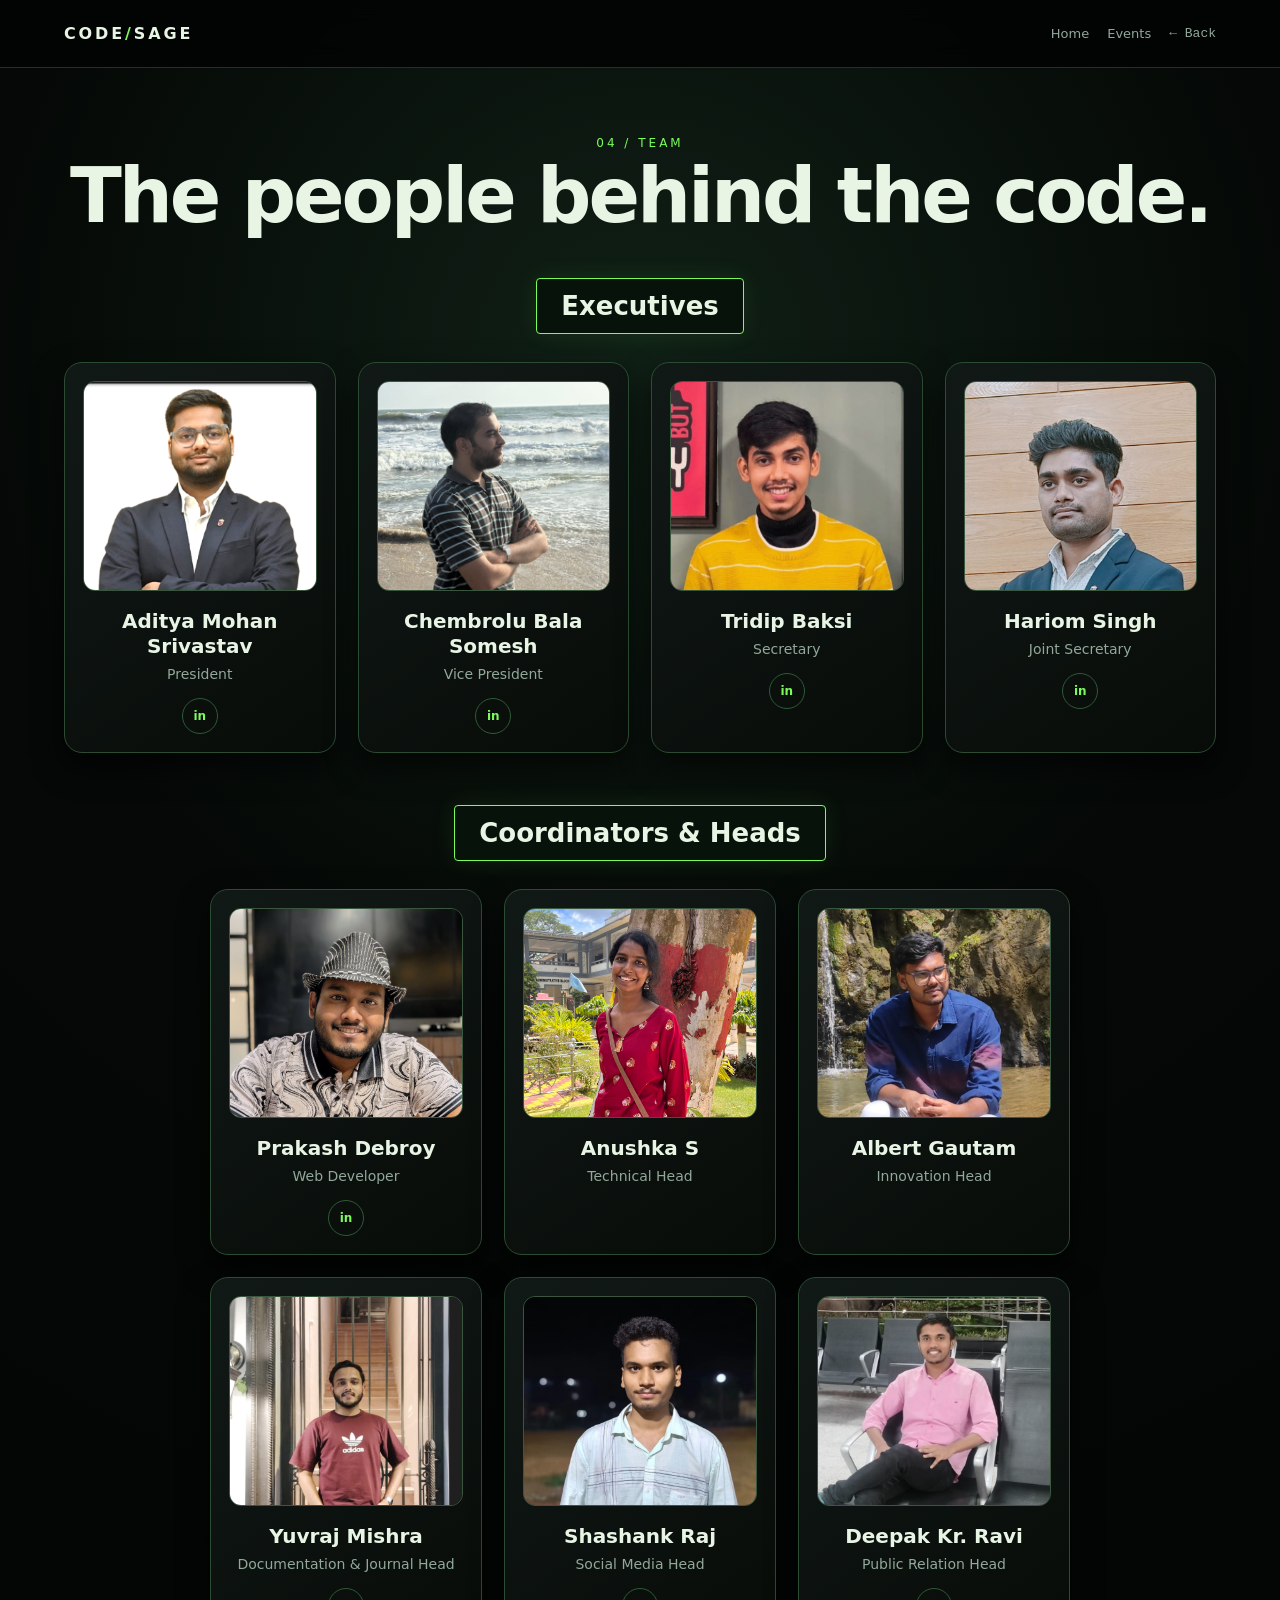
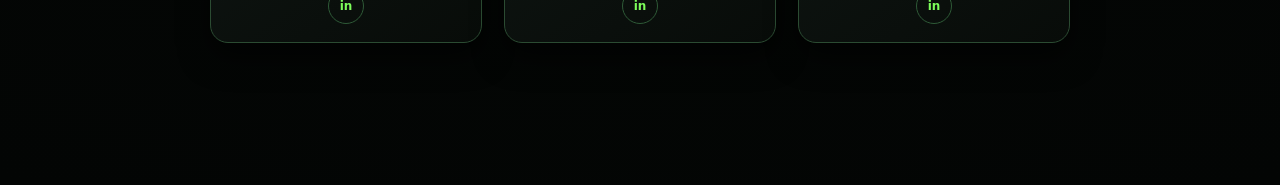
==== team.html @ 4bde6b8d "all files" ====
<!DOCTYPE html>
<html lang="en">
<head>
<meta charset="utf-8">
<meta name="viewport" content="width=device-width, initial-scale=1">
<title>Team — CODE SAGE</title>
<style>
:root{color-scheme:dark;--bg:#030504;--fg:#e8f5e4;--mut:#91a89a;--g:#7CFC5A;--line:#173a1c}
*{box-sizing:border-box}
body{margin:0;min-height:100vh;background:radial-gradient(circle at 50% 20%,#102016 0,#050806 42%,var(--bg) 100%);color:var(--fg);font-family:"Segoe UI",system-ui,sans-serif}
.topbar{position:sticky;top:0;z-index:50;height:68px;display:flex;align-items:center;justify-content:space-between;padding:0 5vw;border-bottom:1px solid var(--line);background:#030504ef;backdrop-filter:blur(12px)}
.brand{font-weight:800;letter-spacing:.18em}.brand i{color:var(--g);font-style:normal}
.back{color:var(--g);text-decoration:none;font-family:ui-monospace,monospace;font-size:13px}
.page-links{display:flex;align-items:center;gap:18px}.page-links a{color:var(--mut);text-decoration:none;font-size:13px}.page-links a:hover{color:var(--g)}
main{width:min(1180px,90vw);margin:auto;padding:64px 0 90px}
.heading{text-align:center;margin-bottom:38px}.heading h1{font-size:clamp(38px,7vw,76px);margin:0;letter-spacing:-.04em}.heading span{color:var(--g);font-size:12px;letter-spacing:.25em}
.group-title{width:max-content;margin:0 auto 28px;padding:12px 24px;border:1px solid var(--g);border-radius:4px;background:#07130a;box-shadow:0 0 24px #7CFC5A18;font-size:clamp(18px,3vw,26px)}
.team{display:grid;grid-template-columns:repeat(4,minmax(0,1fr));gap:22px;margin-bottom:52px}
.card{min-height:340px;border:1px solid #2b4b32;border-radius:18px;padding:18px;background:linear-gradient(145deg,#111916,#080c09);box-shadow:0 14px 30px #0009;text-align:center;transition:.25s}
.card:hover{transform:translateY(-6px);border-color:var(--g)}
.photo{width:100%;height:210px;border-radius:12px;overflow:hidden;background:#152018;border:1px solid #3a563f}
.photo img{width:100%;height:100%;object-fit:cover;object-position:center 28%;display:block}
.card h2{font-size:20px;margin:18px 0 7px;line-height:1.25}.card p{margin:0;color:var(--mut);font-size:14px}
.actions{display:flex;justify-content:center;gap:10px;margin-top:16px}
.action{width:36px;height:36px;display:grid;place-items:center;border-radius:50%;border:1px solid #2e5a37;color:var(--g);text-decoration:none;font-size:12px;font-weight:800}
.action:hover{background:var(--g);color:#031004}
.heads{grid-template-columns:repeat(3,minmax(0,1fr));max-width:860px;margin-inline:auto}
@media(max-width:900px){.team{grid-template-columns:repeat(2,minmax(0,1fr))}}
@media(max-width:540px){
  main{width:min(92vw,1180px);padding-top:42px}
  .heading{margin-bottom:28px}
  .heading h1{font-size:34px}
  .group-title{margin-bottom:18px;padding:10px 18px;font-size:18px}
  .team,.heads{grid-template-columns:repeat(2,minmax(0,1fr));gap:10px;max-width:none;margin-bottom:36px}
  .card{min-height:270px;padding:10px;border-radius:14px}
  .photo{height:150px;border-radius:8px}
  .card h2{font-size:14px;margin:12px 4px 6px}
  .card p{font-size:12px}
  .actions{gap:7px;margin-top:10px}
  .action{width:32px;height:32px;font-size:11px}
}
@media(max-width:600px){.topbar{height:60px}.page-links{gap:10px}.page-links a:nth-child(1){display:none}.back{font-size:11px}.brand{font-size:12px}}
</style>
</head>
<body>
<nav class="topbar"><div class="brand">CODE<i>/</i>SAGE</div><div class="page-links"><a href="index.html">Home</a><a href="events/events.html">Events</a><a class="back" href="index.html">← Back</a></div></nav>
<main>
  <header class="heading"><span>04 / TEAM</span><h1>The people behind the code.</h1></header>
  <h2 class="group-title">Executives</h2>
  <div class="team" id="executives"></div>
  <h2 class="group-title">Coordinators &amp; Heads</h2>
  <div class="team heads" id="heads"></div>
</main>
<script>
var executives=[
["Aditya Mohan Srivastav","President","assets/team/aditya.png","https://www.linkedin.com/in/aditya-stv"],
["Chembrolu Bala Somesh","Vice President","assets/team/somesh.png","https://www.linkedin.com/in/bala-somesh-chembrolu"],
["Tridip Baksi","Secretary","assets/team/tridip.png","https://www.linkedin.com/in/tridip-baksi-0a9749373"],
["Hariom Singh","Joint Secretary","assets/team/hariom.png","https://www.linkedin.com/in/hariom-singh-221794296/"]];
var heads=[
["Prakash Debroy","Web Developer","assets/team/prakash.jpg","https://www.linkedin.com/in/prakashdroy/"],
["Anushka S","Technical Head","assets/team/Anushka.png",""],
["Albert Gautam","Innovation Head","assets/team/Albert.png",""],
["Yuvraj Mishra","Documentation & Journal Head","assets/team/Yuvraj.png","https://www.linkedin.com/in/yuvraj-mishra-1ab844351"],
["Shashank Raj","Social Media Head","assets/team/shashank.webp","https://www.linkedin.com/in/shashank-raj-213851332"],
["Deepak Kr. Ravi","Public Relation Head","assets/team/Deepak.png","https://www.linkedin.com/in/deepak-kumar-ravi-512982350"]];
function render(id,members){
 document.getElementById(id).innerHTML=members.map(function(p){
  var linkedin=p[3]?'<a class="action" href="'+p[3]+'" target="_blank" rel="noopener" title="LinkedIn">in</a>':'';
  return '<article class="card rv"><div class="photo"><img src="'+p[2]+'" alt="'+p[0]+'"></div><h2>'+p[0]+'</h2><p>'+p[1]+'</p><div class="actions">'+linkedin+'</div></article>';
 }).join("");
}
render("executives",executives);render("heads",heads);
</script>
</body>
</html>
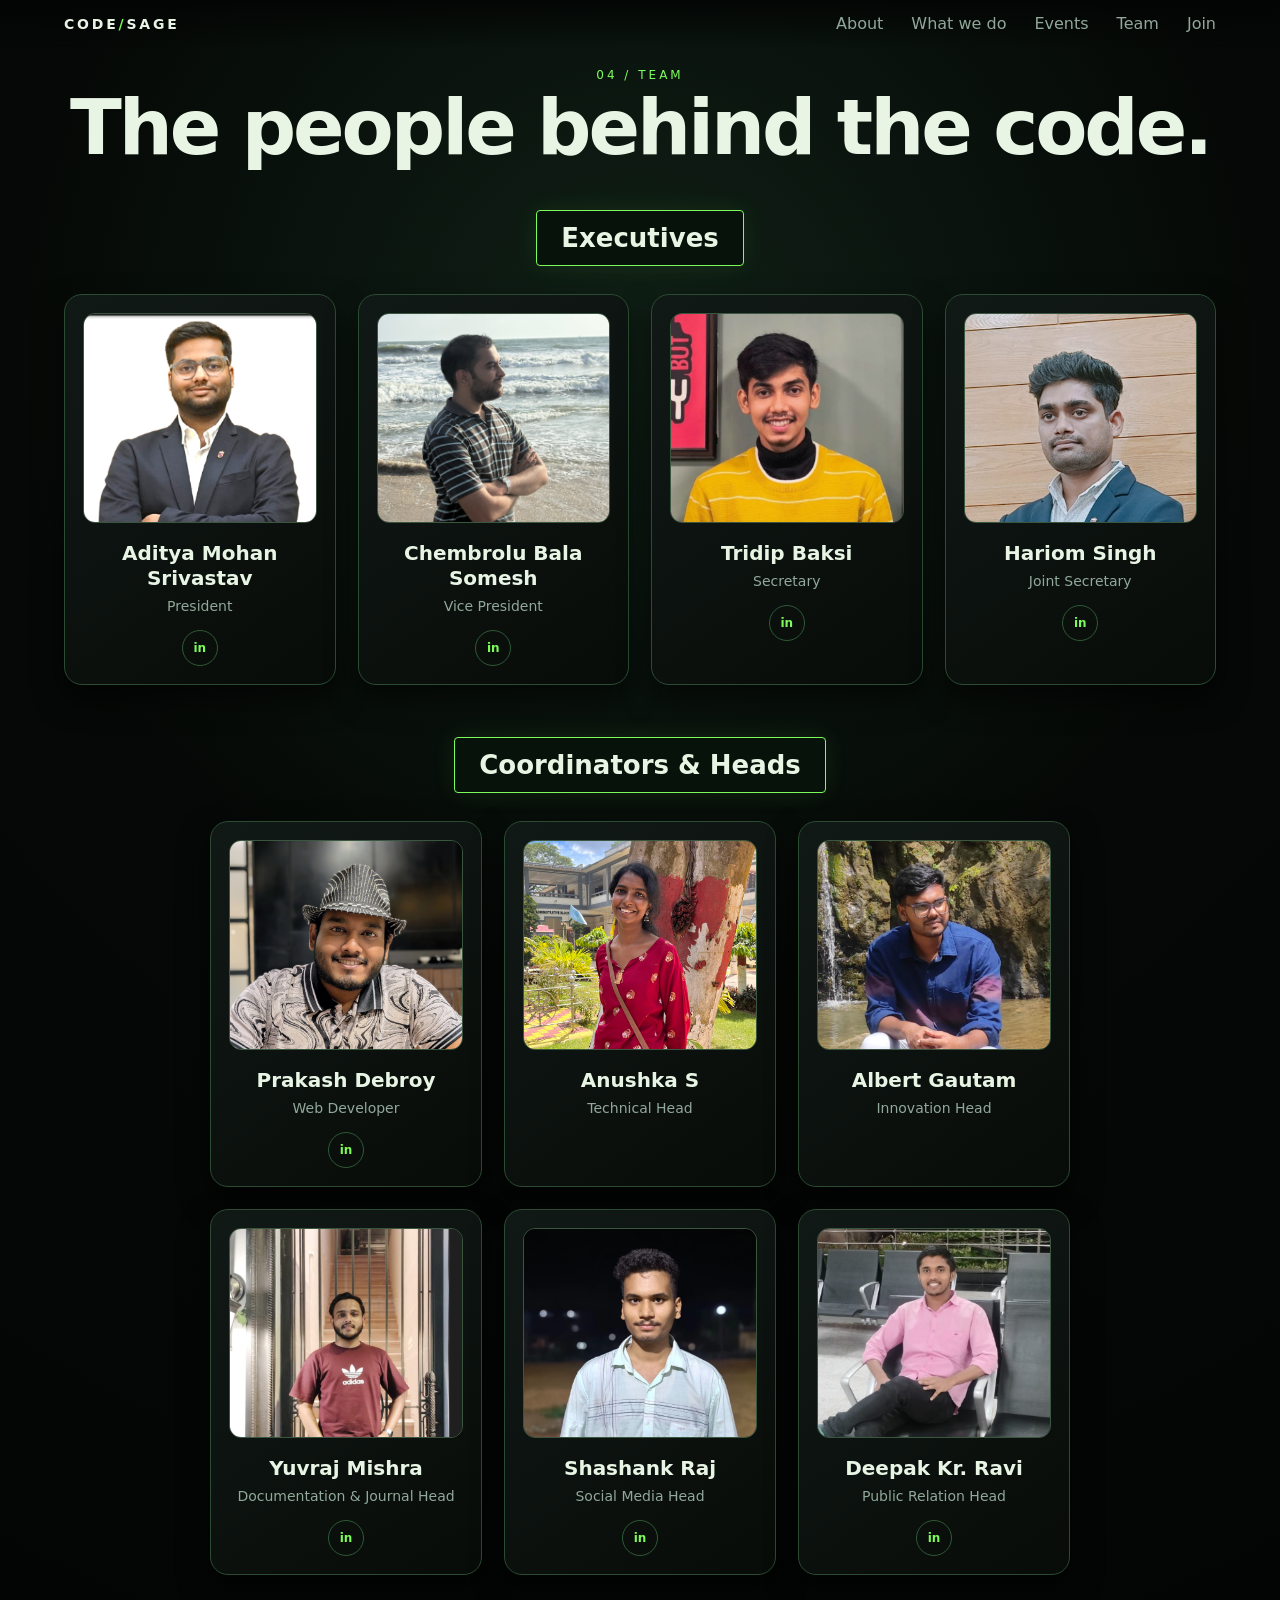
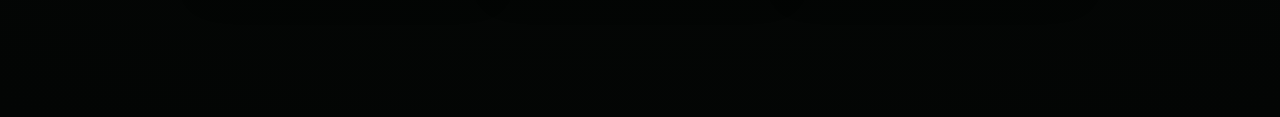
==== commit 48026a57: "fixed events" ====
--- a/team.html
+++ b/team.html
@@ -2,16 +2,19 @@
 <html lang="en">
 <head>
 <meta charset="utf-8">
+<link rel="icon" type="image/png" href="assets/favicon.png?v=2">
 <meta name="viewport" content="width=device-width, initial-scale=1">
 <title>Team — CODE SAGE</title>
 <style>
 :root{color-scheme:dark;--bg:#030504;--fg:#e8f5e4;--mut:#91a89a;--g:#7CFC5A;--line:#173a1c}
 *{box-sizing:border-box}
-body{margin:0;min-height:100vh;background:radial-gradient(circle at 50% 20%,#102016 0,#050806 42%,var(--bg) 100%);color:var(--fg);font-family:"Segoe UI",system-ui,sans-serif}
-.topbar{position:sticky;top:0;z-index:50;height:68px;display:flex;align-items:center;justify-content:space-between;padding:0 5vw;border-bottom:1px solid var(--line);background:#030504ef;backdrop-filter:blur(12px)}
-.brand{font-weight:800;letter-spacing:.18em}.brand i{color:var(--g);font-style:normal}
-.back{color:var(--g);text-decoration:none;font-family:ui-monospace,monospace;font-size:13px}
-.page-links{display:flex;align-items:center;gap:18px}.page-links a{color:var(--mut);text-decoration:none;font-size:13px}.page-links a:hover{color:var(--g)}
+body{margin:0;min-height:100vh;background:radial-gradient(circle at 50% 20%,#102016 0,#050806 42%,var(--bg) 100%);color:var(--fg);font-family:"Space Grotesk","Segoe UI",system-ui,sans-serif}
+@keyframes page-in{from{opacity:0;transform:translateY(18px)}to{opacity:1;transform:none}}
+@media(prefers-reduced-motion:no-preference){.heading{animation:page-in .7s ease-out both}.group-title{animation:page-in .6s ease-out both}.team .card{animation:page-in .6s ease-out both}.team .card:nth-child(2){animation-delay:.08s}.team .card:nth-child(3){animation-delay:.16s}.team .card:nth-child(4){animation-delay:.24s}.team .card:nth-child(5){animation-delay:.32s}.team .card:nth-child(6){animation-delay:.4s}}
+.topbar{position:fixed;top:0;left:0;right:0;z-index:50;display:flex;align-items:center;justify-content:space-between;padding:14px 5vw;background:linear-gradient(#030504ee,#03050400)}
+.brand{font-size:14px;font-weight:800;letter-spacing:.2em}.brand i{color:var(--g);font-style:normal}
+.back{color:var(--g);text-decoration:none;font-family:"Space Grotesk","Segoe UI",system-ui,sans-serif;font-size:16px;transition:color .2s}
+.page-links{display:flex;align-items:center;gap:28px}.page-links a{color:var(--mut);text-decoration:none;font-size:16px;transition:color .2s}.page-links a:hover{color:var(--g)}
 main{width:min(1180px,90vw);margin:auto;padding:64px 0 90px}
 .heading{text-align:center;margin-bottom:38px}.heading h1{font-size:clamp(38px,7vw,76px);margin:0;letter-spacing:-.04em}.heading span{color:var(--g);font-size:12px;letter-spacing:.25em}
 .group-title{width:max-content;margin:0 auto 28px;padding:12px 24px;border:1px solid var(--g);border-radius:4px;background:#07130a;box-shadow:0 0 24px #7CFC5A18;font-size:clamp(18px,3vw,26px)}
@@ -39,11 +42,11 @@
   .actions{gap:7px;margin-top:10px}
   .action{width:32px;height:32px;font-size:11px}
 }
-@media(max-width:600px){.topbar{height:60px}.page-links{gap:10px}.page-links a:nth-child(1){display:none}.back{font-size:11px}.brand{font-size:12px}}
+@media(max-width:600px){.topbar{justify-content:center;padding:12px 2vw;background:#030504cc}.brand{display:none}.page-links{gap:clamp(8px,3vw,14px);width:100%;justify-content:center}.page-links a{font-size:11px;white-space:nowrap}}
 </style>
 </head>
 <body>
-<nav class="topbar"><div class="brand">CODE<i>/</i>SAGE</div><div class="page-links"><a href="index.html">Home</a><a href="events/events.html">Events</a><a class="back" href="index.html">← Back</a></div></nav>
+<nav class="topbar"><div class="brand">CODE<i>/</i>SAGE</div><div class="page-links"><a href="index.html#about">About</a><a href="index.html#do">What we do</a><a href="events/events.html">Events</a><a href="team.html">Team</a><a href="index.html#join">Join</a></div></nav>
 <main>
   <header class="heading"><span>04 / TEAM</span><h1>The people behind the code.</h1></header>
   <h2 class="group-title">Executives</h2>
